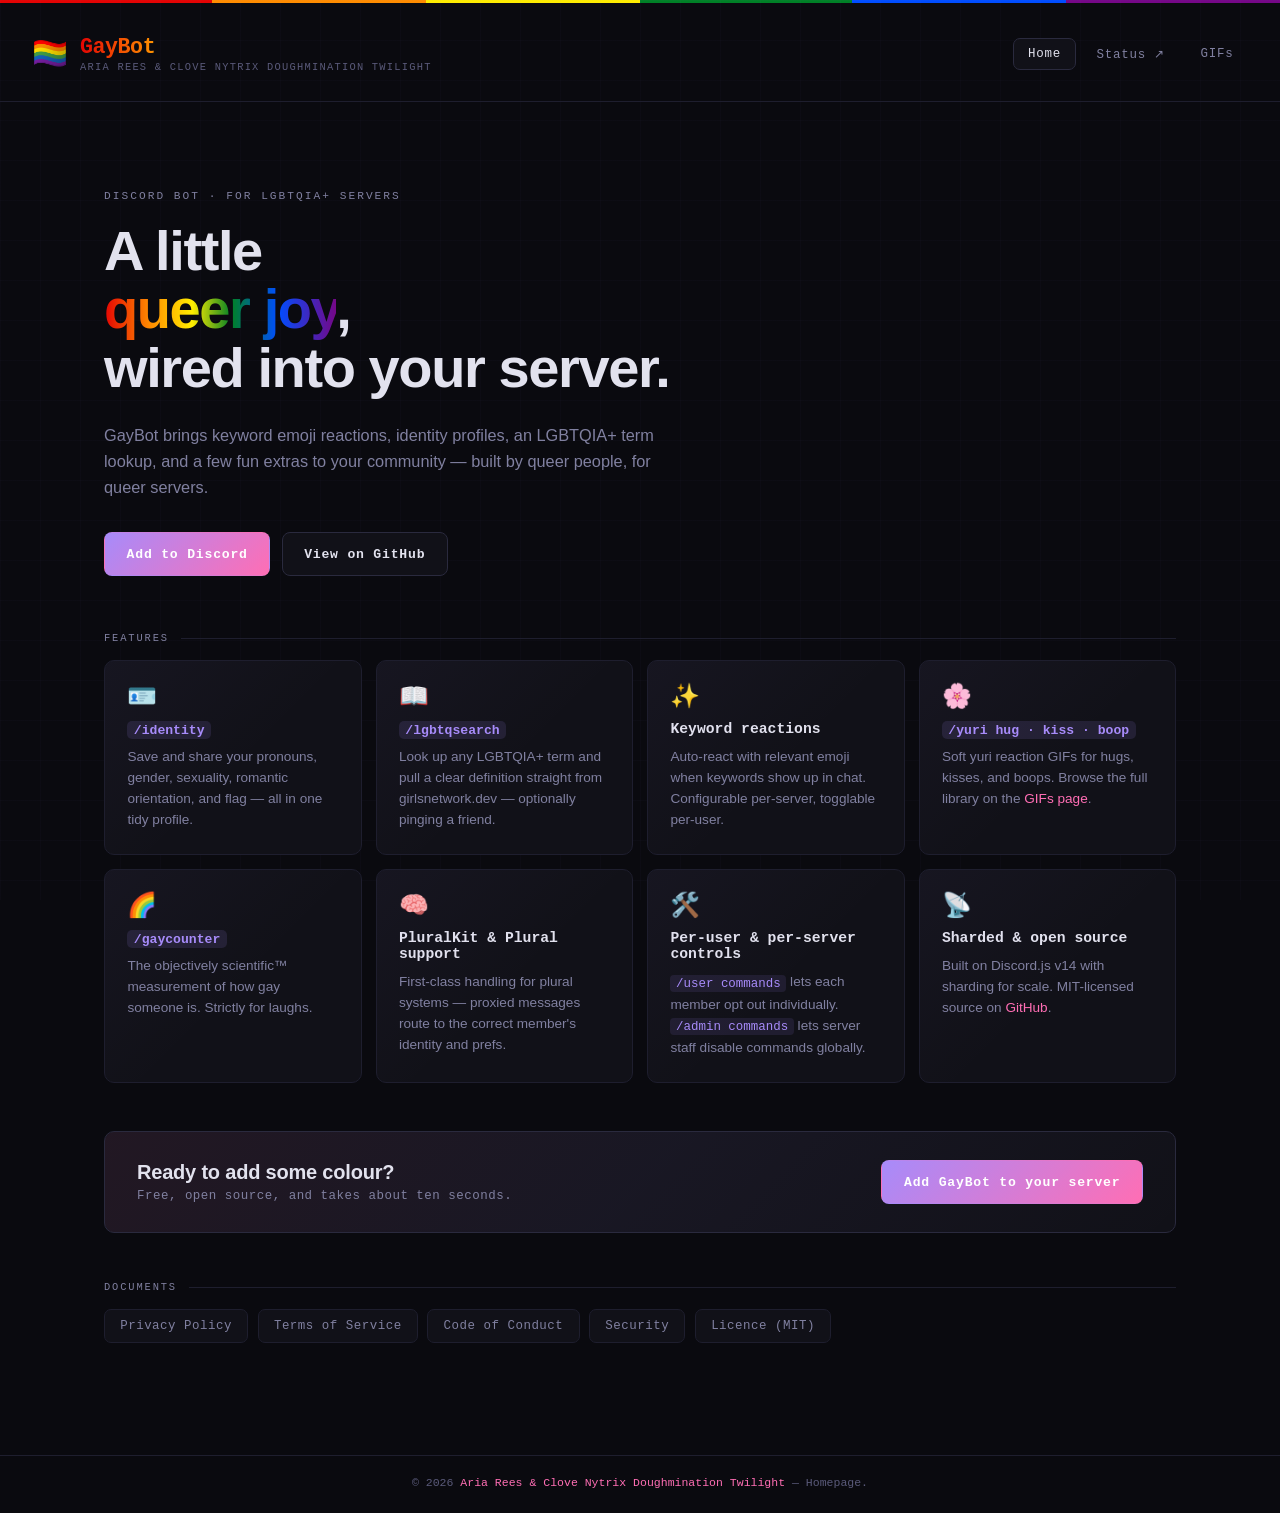
==== index.html @ 759b3f12 "Homepage" ====
<!DOCTYPE html>
<html lang="en">

<head>
    <meta charset="UTF-8" />
    <meta name="viewport" content="width=device-width, initial-scale=1.0" />
    <title>GayBot — A Discord bot for LGBTQIA+ servers</title>
    <meta name="description"
        content="GayBot is a Discord bot for LGBTQIA+ servers — keyword emoji reactions, identity profiles, term lookups, and a few fun extras." />
    <link rel="icon"
        href="https://cdn.discordapp.com/avatars/1475380726643032064/c86c2351bcea2dabfca02272b0ee2354.png" />
    <link rel="stylesheet" href="/public/css/main.css" />
</head>

<body>

    <div class="rainbow-bar"></div>

    <header>
        <div class="logo-wrap">
            <span class="logo-flag">🏳️‍🌈</span>
            <div class="logo-text-wrap">
                <div class="logo">GayBot</div>
                <div class="logo-sub">Aria Rees & Clove Nytrix Doughmination Twilight</div>
            </div>
        </div>

        <nav class="navbar" aria-label="Primary">
            <a href="/" class="nav-link active">Home</a>
            <a href="https://status.yuri-lover.win" class="nav-link" target="_blank" rel="noopener">Status ↗</a>
            <a href="/gifs" class="nav-link">GIFs</a>
        </nav>
    </header>

    <main>

        <!-- ── Hero ─────────────────────────────────────────────────── -->
        <section class="hero">
            <p class="hero-eyebrow">Discord bot · for LGBTQIA+ servers</p>
            <h1 class="hero-title">
                A little<br>
                <span class="hero-title-grad">queer joy</span>,<br>
                wired into your server.
            </h1>
            <p class="hero-sub">
                GayBot brings keyword emoji reactions, identity profiles, an LGBTQIA+ term
                lookup, and a few fun extras to your community — built by queer people, for
                queer servers.
            </p>
            <div class="hero-actions">
                <a class="btn btn-primary"
                    href="https://discord.com/oauth2/authorize?client_id=1475380726643032064" target="_blank"
                    rel="noopener">
                    Add to Discord
                </a>
                <a class="btn btn-ghost" href="https://github.com/Girls-Network/GayBot-v2" target="_blank"
                    rel="noopener">
                    View on GitHub
                </a>
            </div>
        </section>

        <!-- ── Features ─────────────────────────────────────────────── -->
        <p class="section-heading">Features</p>
        <div class="feature-grid">
            <div class="feature-card">
                <div class="feature-icon">🪪</div>
                <div class="feature-title"><code>/identity</code></div>
                <div class="feature-desc">
                    Save and share your pronouns, gender, sexuality, romantic orientation,
                    and flag — all in one tidy profile.
                </div>
            </div>

            <div class="feature-card">
                <div class="feature-icon">📖</div>
                <div class="feature-title"><code>/lgbtqsearch</code></div>
                <div class="feature-desc">
                    Look up any LGBTQIA+ term and pull a clear definition straight from
                    girlsnetwork.dev — optionally pinging a friend.
                </div>
            </div>

            <div class="feature-card">
                <div class="feature-icon">✨</div>
                <div class="feature-title">Keyword reactions</div>
                <div class="feature-desc">
                    Auto-react with relevant emoji when keywords show up in chat. Configurable
                    per-server, togglable per-user.
                </div>
            </div>

            <div class="feature-card">
                <div class="feature-icon">🌸</div>
                <div class="feature-title"><code>/yuri hug · kiss · boop</code></div>
                <div class="feature-desc">
                    Soft yuri reaction GIFs for hugs, kisses, and boops. Browse the full
                    library on the <a href="/gifs">GIFs page</a>.
                </div>
            </div>

            <div class="feature-card">
                <div class="feature-icon">🌈</div>
                <div class="feature-title"><code>/gaycounter</code></div>
                <div class="feature-desc">
                    The objectively scientific™ measurement of how gay someone is. Strictly for
                    laughs.
                </div>
            </div>

            <div class="feature-card">
                <div class="feature-icon">🧠</div>
                <div class="feature-title">PluralKit & Plural support</div>
                <div class="feature-desc">
                    First-class handling for plural systems — proxied messages route to the
                    correct member's identity and prefs.
                </div>
            </div>

            <div class="feature-card">
                <div class="feature-icon">🛠️</div>
                <div class="feature-title">Per-user & per-server controls</div>
                <div class="feature-desc">
                    <code>/user commands</code> lets each member opt out individually.
                    <code>/admin commands</code> lets server staff disable commands globally.
                </div>
            </div>

            <div class="feature-card">
                <div class="feature-icon">📡</div>
                <div class="feature-title">Sharded & open source</div>
                <div class="feature-desc">
                    Built on Discord.js v14 with sharding for scale. MIT-licensed source on
                    <a href="https://github.com/Girls-Network/GayBot-v2" target="_blank" rel="noopener">GitHub</a>.
                </div>
            </div>
        </div>

        <!-- ── CTA strip ────────────────────────────────────────────── -->
        <section class="cta-strip">
            <div class="cta-strip-text">
                <div class="cta-strip-title">Ready to add some colour?</div>
                <div class="cta-strip-sub">Free, open source, and takes about ten seconds.</div>
            </div>
            <a class="btn btn-primary"
                href="https://discord.com/oauth2/authorize?client_id=1475380726643032064" target="_blank"
                rel="noopener">
                Add GayBot to your server
            </a>
        </section>

        <!-- ── Legal / docs ─────────────────────────────────────────── -->
        <p class="section-heading">Documents</p>
        <div class="doc-row">
            <a class="doc-link" href="https://github.com/Girls-Network/GayBot-v2/blob/main/Privacy.md"
                target="_blank" rel="noopener">Privacy Policy</a>
            <a class="doc-link" href="https://github.com/Girls-Network/GayBot-v2/blob/main/ToS.md" target="_blank"
                rel="noopener">Terms of Service</a>
            <a class="doc-link" href="https://github.com/Girls-Network/GayBot-v2/blob/main/CODE_OF_CONDUCT.md"
                target="_blank" rel="noopener">Code of Conduct</a>
            <a class="doc-link" href="https://github.com/Girls-Network/GayBot-v2/blob/main/SECURITY.md"
                target="_blank" rel="noopener">Security</a>
            <a class="doc-link" href="https://github.com/Girls-Network/GayBot-v2/blob/main/LICENSE" target="_blank"
                rel="noopener">Licence (MIT)</a>
        </div>
    </main>

    <footer>
        &copy; 2026 <a href="https://yuri-lover.win">Aria Rees & Clove Nytrix Doughmination Twilight</a>
        — Homepage.
    </footer>

</body>

</html>
---- public/css/main.css ----
:root {
    --bg: #0a0a0f;
    --surface: #111118;
    --surface2: #17171f;
    --border: #1e1e2e;
    --border2: #2a2a3e;
    --text: #e2e2ee;
    --muted: #5a5a7a;
    --muted2: #8080a0;
    --accent1: #ff6eb4;
    --accent2: #a78bfa;
    --accent3: #38bdf8;
    --green: #4ade80;
    --yellow: #fbbf24;
    --red: #f87171;
    --mono: 'Space Mono', monospace;
    --sans: 'DM Sans', sans-serif;
    --radius: 10px;
}

*,
*::before,
*::after {
    box-sizing: border-box;
    margin: 0;
    padding: 0;
}

body {
    background: var(--bg);
    color: var(--text);
    font-family: var(--sans);
    min-height: 100vh;
    overflow-x: hidden;
}

/* Subtle grid background */
body::before {
    content: '';
    position: fixed;
    inset: 0;
    background-image:
        linear-gradient(rgba(167, 139, 250, 0.025) 1px, transparent 1px),
        linear-gradient(90deg, rgba(167, 139, 250, 0.025) 1px, transparent 1px);
    background-size: 40px 40px;
    pointer-events: none;
    z-index: 0;
}

/* Rainbow stripe */
.rainbow-bar {
    height: 3px;
    background: linear-gradient(90deg,
            #e40303 0%,
            #e40303 16.6%,
            #ff8c00 16.6%,
            #ff8c00 33.3%,
            #ffed00 33.3%,
            #ffed00 50%,
            #008026 50%,
            #008026 66.6%,
            #004dff 66.6%,
            #004dff 83.3%,
            #750787 83.3%,
            #750787 100%);
}

/* ── Header ── */
header {
    position: relative;
    z-index: 1;
    padding: 2rem 2rem 1.75rem;
    border-bottom: 1px solid var(--border);
    display: flex;
    align-items: center;
    gap: 1.5rem;
    flex-wrap: wrap;
}

.logo-wrap {
    display: flex;
    align-items: center;
    gap: 0.75rem;
}

/* Pride flag emoji rendered large, not gradient-clipped */
.logo-flag {
    font-size: 1.8rem;
    line-height: 1;
    /* override any inherited text-fill */
    -webkit-text-fill-color: initial;
}

.logo-text-wrap {
    display: flex;
    flex-direction: column;
    gap: 0.1rem;
}

.logo {
    font-family: var(--mono);
    font-size: 1.35rem;
    font-weight: 700;
    /* 6-stop pride flag gradient across the text */
    background: linear-gradient(90deg,
            #e40303 0%,
            #ff8c00 20%,
            #ffed00 38%,
            #008026 55%,
            #004dff 75%,
            #750787 100%);
    -webkit-background-clip: text;
    -webkit-text-fill-color: transparent;
    background-clip: text;
    letter-spacing: -0.02em;
}

.logo-sub {
    font-family: var(--mono);
    font-size: 0.65rem;
    color: var(--muted);
    letter-spacing: 0.12em;
    text-transform: uppercase;
}

/* ── Main layout ── */
main {
    position: relative;
    z-index: 1;
    max-width: 1120px;
    margin: 0 auto;
    padding: 2.5rem 1.5rem 5rem;
}

/* ── Section heading ── */
.section-heading {
    font-family: var(--mono);
    font-size: 0.65rem;
    letter-spacing: 0.18em;
    text-transform: uppercase;
    color: var(--muted2);
    margin-bottom: 1rem;
    display: flex;
    align-items: center;
    gap: 0.75rem;
}

.section-heading::after {
    content: '';
    flex: 1;
    height: 1px;
    background: var(--border);
}

/* ── Footer ── */
footer {
    position: relative;
    z-index: 1;
    text-align: center;
    padding: 1.25rem;
    font-size: 0.72rem;
    color: var(--muted);
    border-top: 1px solid var(--border);
    font-family: var(--mono);
}

footer a {
    color: var(--accent1);
    text-decoration: none;
}

footer a:hover {
    text-decoration: underline;
}

/* ── Navbar ── */
.navbar {
    margin-left: auto;
    display: flex;
    align-items: center;
    gap: 0.4rem;
    flex-wrap: wrap;
}

.nav-link {
    font-family: var(--mono);
    font-size: 0.78rem;
    letter-spacing: 0.06em;
    color: var(--muted2);
    text-decoration: none;
    padding: 0.5rem 0.85rem;
    border-radius: 7px;
    border: 1px solid transparent;
    transition: color 0.15s, border-color 0.15s, background 0.15s;
}

.nav-link:hover {
    color: var(--text);
    border-color: var(--border2);
    background: var(--surface);
}

.nav-link.active {
    color: var(--text);
    border-color: var(--border2);
    background: var(--surface);
}

/* ── Hero ── */
.hero {
    padding: 3rem 0 3.5rem;
    text-align: left;
    max-width: 720px;
}

.hero-eyebrow {
    font-family: var(--mono);
    font-size: 0.7rem;
    letter-spacing: 0.18em;
    text-transform: uppercase;
    color: var(--muted2);
    margin-bottom: 1.25rem;
}

.hero-title {
    font-family: var(--sans);
    font-size: clamp(2.25rem, 5.5vw, 3.5rem);
    font-weight: 700;
    line-height: 1.05;
    letter-spacing: -0.025em;
    color: var(--text);
    margin-bottom: 1.5rem;
}

.hero-title-grad {
    background: linear-gradient(90deg,
            #e40303 0%,
            #ff8c00 20%,
            #ffed00 38%,
            #008026 55%,
            #004dff 75%,
            #750787 100%);
    -webkit-background-clip: text;
    -webkit-text-fill-color: transparent;
    background-clip: text;
}

.hero-sub {
    font-size: 1.02rem;
    line-height: 1.6;
    color: var(--muted2);
    margin-bottom: 2rem;
    max-width: 560px;
}

.hero-actions {
    display: flex;
    gap: 0.7rem;
    flex-wrap: wrap;
}

/* ── Buttons ── */
.btn {
    display: inline-flex;
    align-items: center;
    justify-content: center;
    font-family: var(--mono);
    font-size: 0.82rem;
    font-weight: 700;
    letter-spacing: 0.06em;
    padding: 0.85rem 1.35rem;
    border-radius: 8px;
    text-decoration: none;
    cursor: pointer;
    border: 1px solid transparent;
    transition: opacity 0.15s, transform 0.1s, border-color 0.15s, background 0.15s;
}

.btn:active {
    transform: scale(0.97);
}

.btn-primary {
    background: linear-gradient(135deg, var(--accent2), var(--accent1));
    color: #fff;
}

.btn-primary:hover {
    opacity: 0.9;
}

.btn-ghost {
    background: var(--surface);
    border-color: var(--border2);
    color: var(--text);
}

.btn-ghost:hover {
    border-color: var(--accent2);
    color: var(--accent2);
}

/* ── Feature grid ── */
.feature-grid {
    display: grid;
    grid-template-columns: repeat(auto-fill, minmax(240px, 1fr));
    gap: 0.875rem;
    margin-bottom: 3rem;
}

.feature-card {
    background: var(--surface);
    border: 1px solid var(--border);
    border-radius: var(--radius);
    padding: 1.4rem 1.4rem 1.5rem;
    position: relative;
    overflow: hidden;
    transition: border-color 0.2s, transform 0.15s;
}

.feature-card:hover {
    border-color: var(--border2);
    transform: translateY(-2px);
}

.feature-card::after {
    content: '';
    position: absolute;
    inset: 0;
    background: linear-gradient(135deg, rgba(167, 139, 250, 0.04) 0%, transparent 55%);
    pointer-events: none;
}

.feature-icon {
    font-size: 1.5rem;
    line-height: 1;
    margin-bottom: 0.85rem;
    -webkit-text-fill-color: initial;
}

.feature-title {
    font-family: var(--mono);
    font-size: 0.92rem;
    font-weight: 700;
    color: var(--text);
    margin-bottom: 0.55rem;
}

.feature-title code {
    background: rgba(167, 139, 250, 0.12);
    color: var(--accent2);
    padding: 0.12rem 0.4rem;
    border-radius: 5px;
    font-size: 0.82rem;
}

.feature-desc {
    font-size: 0.85rem;
    line-height: 1.55;
    color: var(--muted2);
}

.feature-desc code {
    font-family: var(--mono);
    font-size: 0.78rem;
    color: var(--accent2);
    background: rgba(167, 139, 250, 0.1);
    padding: 0.1rem 0.35rem;
    border-radius: 4px;
}

.feature-desc a {
    color: var(--accent1);
    text-decoration: none;
}

.feature-desc a:hover {
    text-decoration: underline;
}

/* ── CTA strip ── */
.cta-strip {
    display: flex;
    align-items: center;
    justify-content: space-between;
    gap: 1.5rem;
    flex-wrap: wrap;
    background: var(--surface);
    border: 1px solid var(--border2);
    border-radius: var(--radius);
    padding: 1.75rem 2rem;
    margin-bottom: 3rem;
    position: relative;
    overflow: hidden;
}

.cta-strip::before {
    content: '';
    position: absolute;
    inset: 0;
    background: linear-gradient(135deg,
            rgba(255, 110, 180, 0.07) 0%,
            rgba(167, 139, 250, 0.05) 50%,
            transparent 100%);
    pointer-events: none;
}

.cta-strip-text {
    position: relative;
    z-index: 1;
}

.cta-strip-title {
    font-family: var(--sans);
    font-size: 1.25rem;
    font-weight: 700;
    color: var(--text);
    margin-bottom: 0.35rem;
    letter-spacing: -0.01em;
}

.cta-strip-sub {
    font-family: var(--mono);
    font-size: 0.78rem;
    color: var(--muted2);
    letter-spacing: 0.04em;
}

.cta-strip .btn {
    position: relative;
    z-index: 1;
}

/* ── Doc row ── */
.doc-row {
    display: flex;
    flex-wrap: wrap;
    gap: 0.6rem;
    margin-bottom: 2rem;
}

.doc-link {
    font-family: var(--mono);
    font-size: 0.78rem;
    letter-spacing: 0.04em;
    color: var(--muted2);
    text-decoration: none;
    padding: 0.55rem 0.95rem;
    border: 1px solid var(--border);
    border-radius: 7px;
    background: var(--surface);
    transition: border-color 0.15s, color 0.15s;
}

.doc-link:hover {
    border-color: var(--accent2);
    color: var(--accent2);
}

@media (max-width: 600px) {
    header {
        padding: 1.25rem 1rem 1rem;
    }

    .logo {
        font-size: 1.15rem;
    }

    .stat-value {
        font-size: 1.4rem;
    }

    .navbar {
        margin-left: 0;
        width: 100%;
    }

    .hero {
        padding: 2rem 0 2.5rem;
    }

    .cta-strip {
        padding: 1.4rem 1.4rem;
    }

    .cta-strip-title {
        font-size: 1.1rem;
    }
}
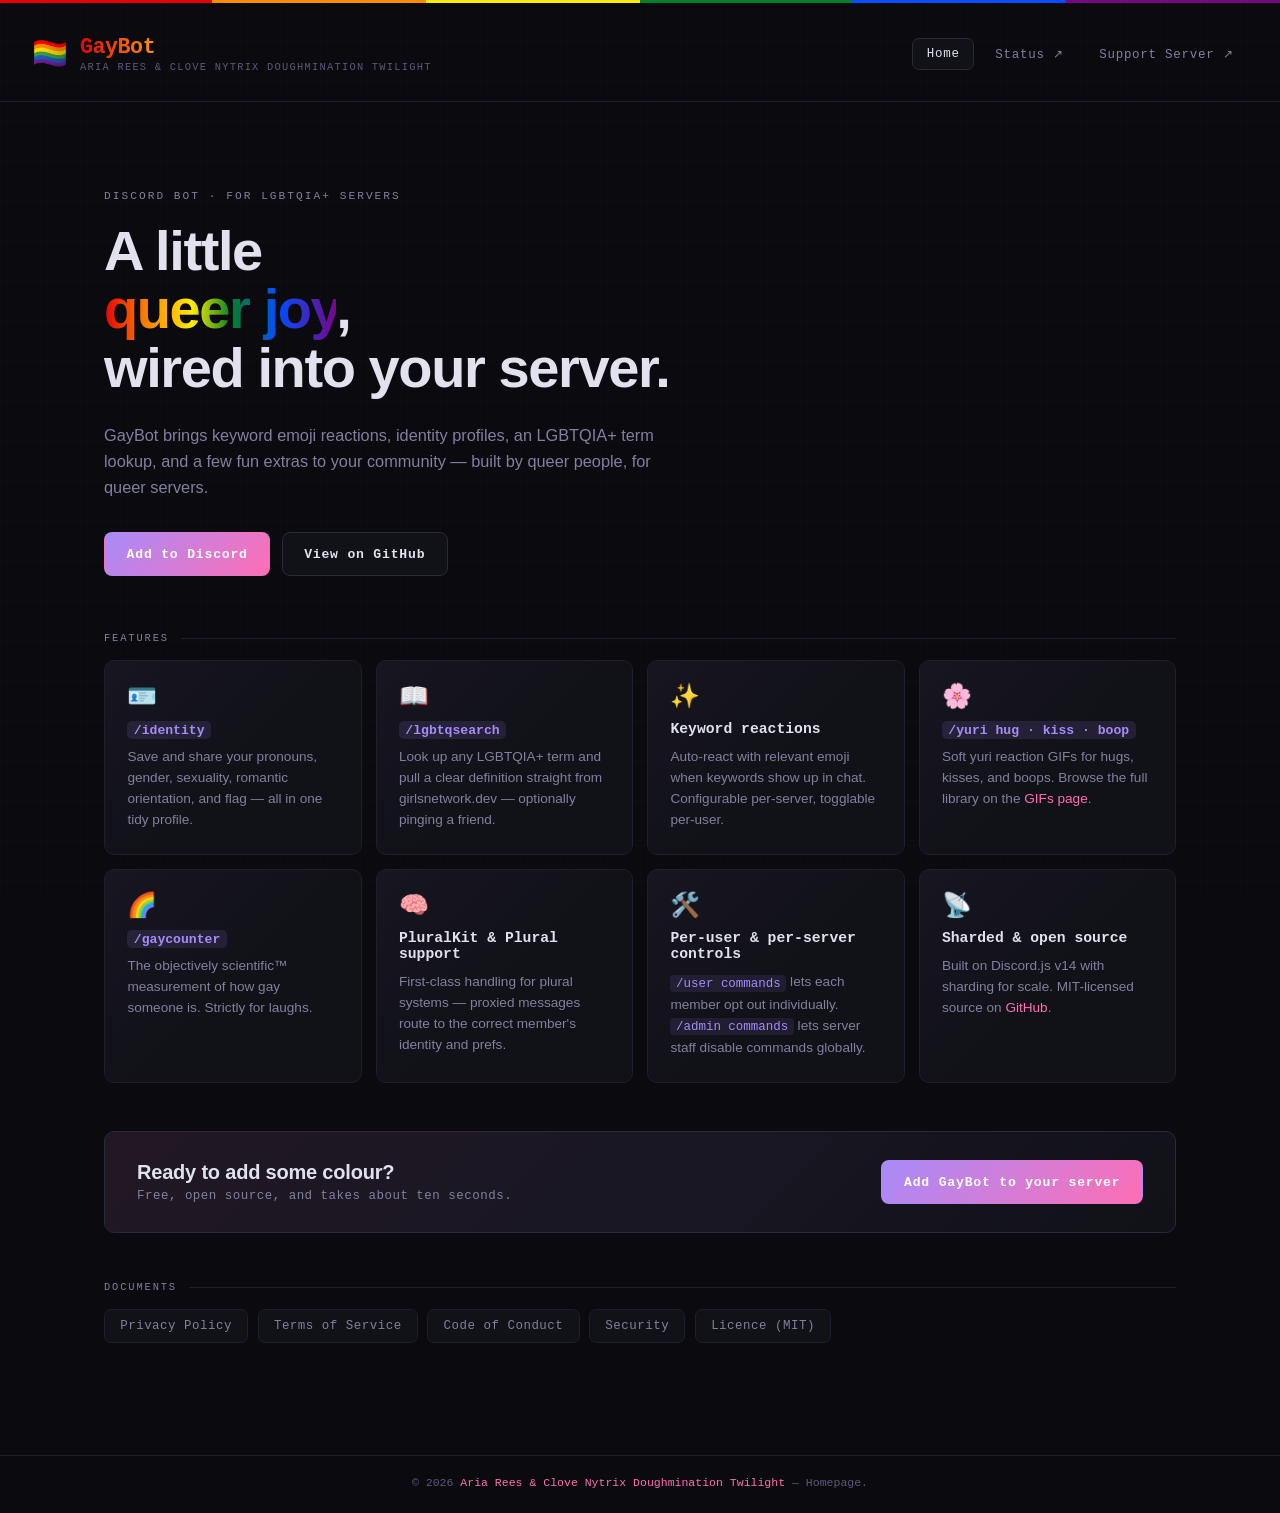
==== commit a601a0c2: "replaced broken GIFs link with support server link" ====
--- a/index.html
+++ b/index.html
@@ -9,7 +9,7 @@
         content="GayBot is a Discord bot for LGBTQIA+ servers — keyword emoji reactions, identity profiles, term lookups, and a few fun extras." />
     <link rel="icon"
         href="https://cdn.discordapp.com/avatars/1475380726643032064/c86c2351bcea2dabfca02272b0ee2354.png" />
-    <link rel="stylesheet" href="/public/css/main.css" />
+    <link rel="stylesheet" href="/css/main.css" />
 </head>
 
 <body>
@@ -27,8 +27,8 @@
 
         <nav class="navbar" aria-label="Primary">
             <a href="/" class="nav-link active">Home</a>
-            <a href="https://status.yuri-lover.win" class="nav-link" target="_blank" rel="noopener">Status ↗</a>
-            <a href="/gifs" class="nav-link">GIFs</a>
+            <a href="https://status.stupid.cat/status/gn" class="nav-link" target="_blank" rel="noopener">Status ↗</a>
+            <a href="https://discord.gg/dbrHFcAnZY" class="nav-link">Support Server ↗</a>
         </nav>
     </header>
 
@@ -166,7 +166,7 @@
     </main>
 
     <footer>
-        &copy; 2026 <a href="https://yuri-lover.win">Aria Rees & Clove Nytrix Doughmination Twilight</a>
+        &copy; 2026 <a href="https://gaybot.site">Aria Rees & Clove Nytrix Doughmination Twilight</a>
         — Homepage.
     </footer>
 
--- a/css/main.css
+++ b/css/main.css
@@ -0,0 +1,571 @@
+:root {
+    --bg: #0a0a0f;
+    --surface: #111118;
+    --surface2: #17171f;
+    --border: #1e1e2e;
+    --border2: #2a2a3e;
+    --text: #e2e2ee;
+    --muted: #5a5a7a;
+    --muted2: #8080a0;
+    --accent1: #ff6eb4;
+    --accent2: #a78bfa;
+    --accent3: #38bdf8;
+    --green: #4ade80;
+    --yellow: #fbbf24;
+    --red: #f87171;
+    --mono: 'Space Mono', monospace;
+    --sans: 'DM Sans', sans-serif;
+    --radius: 10px;
+}
+
+*,
+*::before,
+*::after {
+    box-sizing: border-box;
+    margin: 0;
+    padding: 0;
+}
+
+body {
+    background: var(--bg);
+    color: var(--text);
+    font-family: var(--sans);
+    min-height: 100vh;
+    overflow-x: hidden;
+}
+
+/* Subtle grid background */
+body::before {
+    content: '';
+    position: fixed;
+    inset: 0;
+    background-image:
+        linear-gradient(rgba(167, 139, 250, 0.025) 1px, transparent 1px),
+        linear-gradient(90deg, rgba(167, 139, 250, 0.025) 1px, transparent 1px);
+    background-size: 40px 40px;
+    pointer-events: none;
+    z-index: 0;
+}
+
+/* Rainbow stripe */
+.rainbow-bar {
+    height: 3px;
+    background: linear-gradient(90deg,
+            #e40303 0%,
+            #e40303 16.6%,
+            #ff8c00 16.6%,
+            #ff8c00 33.3%,
+            #ffed00 33.3%,
+            #ffed00 50%,
+            #008026 50%,
+            #008026 66.6%,
+            #004dff 66.6%,
+            #004dff 83.3%,
+            #750787 83.3%,
+            #750787 100%);
+}
+
+/* ── Header ── */
+header {
+    position: relative;
+    z-index: 1;
+    padding: 2rem 2rem 1.75rem;
+    border-bottom: 1px solid var(--border);
+    display: flex;
+    align-items: center;
+    gap: 1.5rem;
+    flex-wrap: wrap;
+}
+
+.logo-wrap {
+    display: flex;
+    align-items: center;
+    gap: 0.75rem;
+}
+
+/* Pride flag emoji rendered large, not gradient-clipped */
+.logo-flag {
+    font-size: 1.8rem;
+    line-height: 1;
+    /* override any inherited text-fill */
+    -webkit-text-fill-color: initial;
+}
+
+.logo-text-wrap {
+    display: flex;
+    flex-direction: column;
+    gap: 0.1rem;
+}
+
+.logo {
+    font-family: var(--mono);
+    font-size: 1.35rem;
+    font-weight: 700;
+    /* 6-stop pride flag gradient across the text */
+    background: linear-gradient(90deg,
+            #e40303 0%,
+            #ff8c00 20%,
+            #ffed00 38%,
+            #008026 55%,
+            #004dff 75%,
+            #750787 100%);
+    -webkit-background-clip: text;
+    -webkit-text-fill-color: transparent;
+    background-clip: text;
+    letter-spacing: -0.02em;
+}
+
+.logo-sub {
+    font-family: var(--mono);
+    font-size: 0.65rem;
+    color: var(--muted);
+    letter-spacing: 0.12em;
+    text-transform: uppercase;
+}
+
+/* ── Main layout ── */
+main {
+    position: relative;
+    z-index: 1;
+    max-width: 1120px;
+    margin: 0 auto;
+    padding: 2.5rem 1.5rem 5rem;
+}
+
+/* ── Section heading ── */
+.section-heading {
+    font-family: var(--mono);
+    font-size: 0.65rem;
+    letter-spacing: 0.18em;
+    text-transform: uppercase;
+    color: var(--muted2);
+    margin-bottom: 1rem;
+    display: flex;
+    align-items: center;
+    gap: 0.75rem;
+}
+
+.section-heading::after {
+    content: '';
+    flex: 1;
+    height: 1px;
+    background: var(--border);
+}
+
+/* ── Footer ── */
+footer {
+    position: relative;
+    z-index: 1;
+    text-align: center;
+    padding: 1.25rem;
+    font-size: 0.72rem;
+    color: var(--muted);
+    border-top: 1px solid var(--border);
+    font-family: var(--mono);
+}
+
+footer a {
+    color: var(--accent1);
+    text-decoration: none;
+}
+
+footer a:hover {
+    text-decoration: underline;
+}
+
+/* ── Navbar ── */
+.navbar {
+    margin-left: auto;
+    display: flex;
+    align-items: center;
+    gap: 0.4rem;
+    flex-wrap: wrap;
+}
+
+.nav-link {
+    font-family: var(--mono);
+    font-size: 0.78rem;
+    letter-spacing: 0.06em;
+    color: var(--muted2);
+    text-decoration: none;
+    padding: 0.5rem 0.85rem;
+    border-radius: 7px;
+    border: 1px solid transparent;
+    transition: color 0.15s, border-color 0.15s, background 0.15s;
+}
+
+.nav-link:hover {
+    color: var(--text);
+    border-color: var(--border2);
+    background: var(--surface);
+}
+
+.nav-link.active {
+    color: var(--text);
+    border-color: var(--border2);
+    background: var(--surface);
+}
+
+/* ── Hero ── */
+.hero {
+    padding: 3rem 0 3.5rem;
+    text-align: left;
+    max-width: 720px;
+}
+
+.hero-eyebrow {
+    font-family: var(--mono);
+    font-size: 0.7rem;
+    letter-spacing: 0.18em;
+    text-transform: uppercase;
+    color: var(--muted2);
+    margin-bottom: 1.25rem;
+}
+
+.hero-title {
+    font-family: var(--sans);
+    font-size: clamp(2.25rem, 5.5vw, 3.5rem);
+    font-weight: 700;
+    line-height: 1.05;
+    letter-spacing: -0.025em;
+    color: var(--text);
+    margin-bottom: 1.5rem;
+}
+
+.hero-title-grad {
+    background: linear-gradient(90deg,
+            #e40303 0%,
+            #ff8c00 20%,
+            #ffed00 38%,
+            #008026 55%,
+            #004dff 75%,
+            #750787 100%);
+    -webkit-background-clip: text;
+    -webkit-text-fill-color: transparent;
+    background-clip: text;
+}
+
+.hero-sub {
+    font-size: 1.02rem;
+    line-height: 1.6;
+    color: var(--muted2);
+    margin-bottom: 2rem;
+    max-width: 560px;
+}
+
+.hero-actions {
+    display: flex;
+    gap: 0.7rem;
+    flex-wrap: wrap;
+}
+
+/* ── Buttons ── */
+.btn {
+    display: inline-flex;
+    align-items: center;
+    justify-content: center;
+    font-family: var(--mono);
+    font-size: 0.82rem;
+    font-weight: 700;
+    letter-spacing: 0.06em;
+    padding: 0.85rem 1.35rem;
+    border-radius: 8px;
+    text-decoration: none;
+    cursor: pointer;
+    border: 1px solid transparent;
+    transition: opacity 0.15s, transform 0.1s, border-color 0.15s, background 0.15s;
+}
+
+.btn:active {
+    transform: scale(0.97);
+}
+
+.btn-primary {
+    background: linear-gradient(135deg, var(--accent2), var(--accent1));
+    color: #fff;
+}
+
+.btn-primary:hover {
+    opacity: 0.9;
+}
+
+.btn-ghost {
+    background: var(--surface);
+    border-color: var(--border2);
+    color: var(--text);
+}
+
+.btn-ghost:hover {
+    border-color: var(--accent2);
+    color: var(--accent2);
+}
+
+/* ── Feature grid ── */
+.feature-grid {
+    display: grid;
+    grid-template-columns: repeat(auto-fill, minmax(240px, 1fr));
+    gap: 0.875rem;
+    margin-bottom: 3rem;
+}
+
+.feature-card {
+    background: var(--surface);
+    border: 1px solid var(--border);
+    border-radius: var(--radius);
+    padding: 1.4rem 1.4rem 1.5rem;
+    position: relative;
+    overflow: hidden;
+    transition: border-color 0.2s, transform 0.15s;
+}
+
+.feature-card:hover {
+    border-color: var(--border2);
+    transform: translateY(-2px);
+}
+
+.feature-card::after {
+    content: '';
+    position: absolute;
+    inset: 0;
+    background: linear-gradient(135deg, rgba(167, 139, 250, 0.04) 0%, transparent 55%);
+    pointer-events: none;
+}
+
+.feature-icon {
+    font-size: 1.5rem;
+    line-height: 1;
+    margin-bottom: 0.85rem;
+    -webkit-text-fill-color: initial;
+}
+
+.feature-title {
+    font-family: var(--mono);
+    font-size: 0.92rem;
+    font-weight: 700;
+    color: var(--text);
+    margin-bottom: 0.55rem;
+}
+
+.feature-title code {
+    background: rgba(167, 139, 250, 0.12);
+    color: var(--accent2);
+    padding: 0.12rem 0.4rem;
+    border-radius: 5px;
+    font-size: 0.82rem;
+}
+
+.feature-desc {
+    font-size: 0.85rem;
+    line-height: 1.55;
+    color: var(--muted2);
+}
+
+.feature-desc code {
+    font-family: var(--mono);
+    font-size: 0.78rem;
+    color: var(--accent2);
+    background: rgba(167, 139, 250, 0.1);
+    padding: 0.1rem 0.35rem;
+    border-radius: 4px;
+}
+
+.feature-desc a {
+    color: var(--accent1);
+    text-decoration: none;
+}
+
+.feature-desc a:hover {
+    text-decoration: underline;
+}
+
+/* ── CTA strip ── */
+.cta-strip {
+    display: flex;
+    align-items: center;
+    justify-content: space-between;
+    gap: 1.5rem;
+    flex-wrap: wrap;
+    background: var(--surface);
+    border: 1px solid var(--border2);
+    border-radius: var(--radius);
+    padding: 1.75rem 2rem;
+    margin-bottom: 3rem;
+    position: relative;
+    overflow: hidden;
+}
+
+.cta-strip::before {
+    content: '';
+    position: absolute;
+    inset: 0;
+    background: linear-gradient(135deg,
+            rgba(255, 110, 180, 0.07) 0%,
+            rgba(167, 139, 250, 0.05) 50%,
+            transparent 100%);
+    pointer-events: none;
+}
+
+.cta-strip-text {
+    position: relative;
+    z-index: 1;
+}
+
+.cta-strip-title {
+    font-family: var(--sans);
+    font-size: 1.25rem;
+    font-weight: 700;
+    color: var(--text);
+    margin-bottom: 0.35rem;
+    letter-spacing: -0.01em;
+}
+
+.cta-strip-sub {
+    font-family: var(--mono);
+    font-size: 0.78rem;
+    color: var(--muted2);
+    letter-spacing: 0.04em;
+}
+
+.cta-strip .btn {
+    position: relative;
+    z-index: 1;
+}
+
+/* ── Doc row ── */
+.doc-row {
+    display: flex;
+    flex-wrap: wrap;
+    gap: 0.6rem;
+    margin-bottom: 2rem;
+}
+
+.doc-link {
+    font-family: var(--mono);
+    font-size: 0.78rem;
+    letter-spacing: 0.04em;
+    color: var(--muted2);
+    text-decoration: none;
+    padding: 0.55rem 0.95rem;
+    border: 1px solid var(--border);
+    border-radius: 7px;
+    background: var(--surface);
+    transition: border-color 0.15s, color 0.15s;
+}
+
+.doc-link:hover {
+    border-color: var(--accent2);
+    color: var(--accent2);
+}
+
+@media (max-width: 600px) {
+    header {
+        padding: 1.25rem 1rem 1rem;
+    }
+
+    .logo {
+        font-size: 1.15rem;
+    }
+
+    .stat-value {
+        font-size: 1.4rem;
+    }
+
+    .navbar {
+        margin-left: 0;
+        width: 100%;
+    }
+
+    .hero {
+        padding: 2rem 0 2.5rem;
+    }
+
+    .cta-strip {
+        padding: 1.4rem 1.4rem;
+    }
+
+    .cta-strip-title {
+        font-size: 1.1rem;
+    }
+}
+
+body.message-page {
+    margin: 0;
+    min-height: 100vh;
+    display: grid;
+    place-items: center;
+    padding: 2rem;
+    background: var(--bg);
+}
+
+.message-card {
+  background: var(--surface-0);
+  padding: 2.5rem;
+  border-radius: 12px;
+  max-width: 520px;
+  width: 100%;
+  box-shadow: 0 20px 60px rgba(0, 0, 0, 0.45);
+  text-align: center;
+  line-height: 1.6;
+  color: var(--text);
+  border: 1px solid var(--surface-1);
+}
+
+.message-card h1 {
+  margin-top: 0;
+  color: var(--pink);
+  letter-spacing: -0.01em;
+}
+
+.message-card p {
+  color: var(--subtext-1);
+}
+
+.message-card .ok {
+  color: var(--green);
+}
+
+.message-card .err {
+  color: var(--red);
+}
+
+.message-card .warn {
+  color: var(--yellow);
+}
+
+.message-card .muted {
+  color: var(--overlay-1);
+  font-size: 0.9rem;
+  margin-top: 1.5rem;
+}
+
+.message-card code {
+  background: var(--mantle);
+  color: var(--rosewater);
+  padding: 0.1rem 0.4rem;
+  border-radius: 6px;
+  font-size: 0.85em;
+}
+
+.message-card a.home-link {
+  display: inline-block;
+  margin-top: 1.5rem;
+  color: var(--pink);
+  transition: color 0.15s ease;
+}
+
+.message-card a.home-link:hover {
+  color: var(--flamingo);
+  text-decoration: underline;
+}
+
+.message-card .glyph {
+  font-size: 2.75rem;
+  line-height: 1;
+  margin-bottom: 0.5rem;
+}
+
+@media (max-width: 540px) {
+  .message-card {
+    padding: 1.75rem 1.5rem;
+  }
+}
